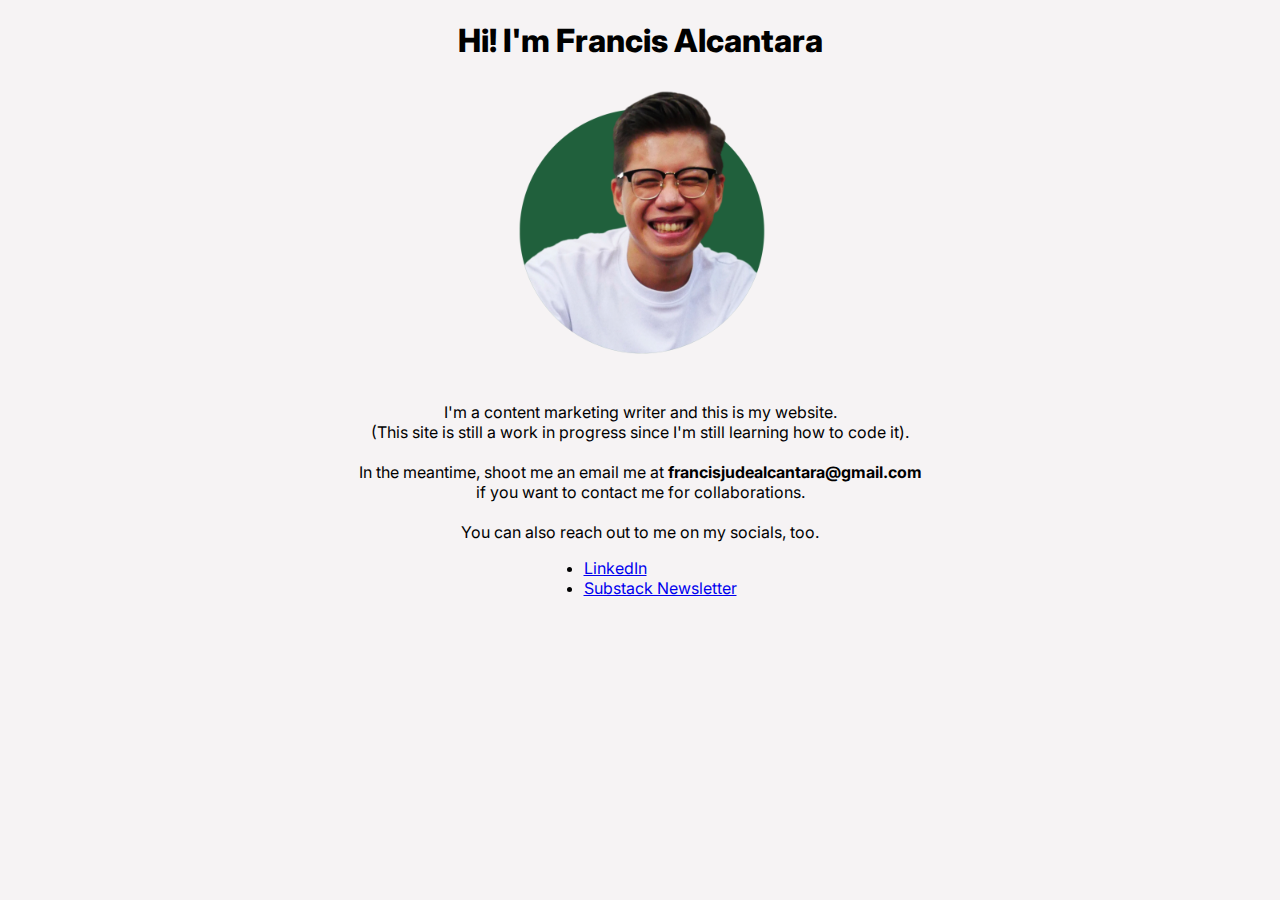
==== index.html @ 2a535f93 "Update index.html" ====
<!DOCTYPE html>
<html>
<head>
	<meta charset="utf-8">
	<meta name="viewport" content="width=device-width, initial-scale=1">
	<title>Freyncis</title>
		<link rel="preconnect" href="https://fonts.googleapis.com"> 
		<link rel="preconnect" href="https://fonts.gstatic.com" crossorigin> 
		<link href="https://fonts.googleapis.com/css2?family=Inter:wght@300;700;900&display=swap" rel="stylesheet">
	<link rel="stylesheet" type="text/css" href="styles/styles.css">
</head>

<body>
	<h1 class="heading" align="center">Hi! I'm Francis Alcantara</h1>
	<p class="paragraph" class="padding" align="center">
		<img src="images/freyncis-francis-alcantara.png" 
		width="300"
		height="300" 
		align="center" /> <br><br>
			I'm a content marketing writer and this is my website. <br>(This site is still a work in progress since I'm still learning how to code it).<br><br>

			In the meantime, shoot me an email me at <b>francisjudealcantara@gmail.com</b> <br>if you want to contact me for collaborations. <br><br> 

			You can also reach out to me on my socials, too.<br>

		<ul class="list">
			<li><a href="https://www.linkedin.com/in/freyncis/" target="_blank"> LinkedIn </a></li>
			<li><a href="https://freyncis.substack.com/" target="_blank"> Substack Newsletter </a></li>
		</ul>
	</p>
</body>
</html>
---- styles/styles.css ----
.heading {
	font-family:'Inter', sans-serif;;
	font-weight: 800 ;
}

.paragraph {
	font-family: 'Inter', sans-serif;; ;
}

.list {
	display: table;
	margin: 0 auto;    
	font-family: 'Inter', sans-serif;; ;
}

body {
	background-color: #F6F3F4;
}
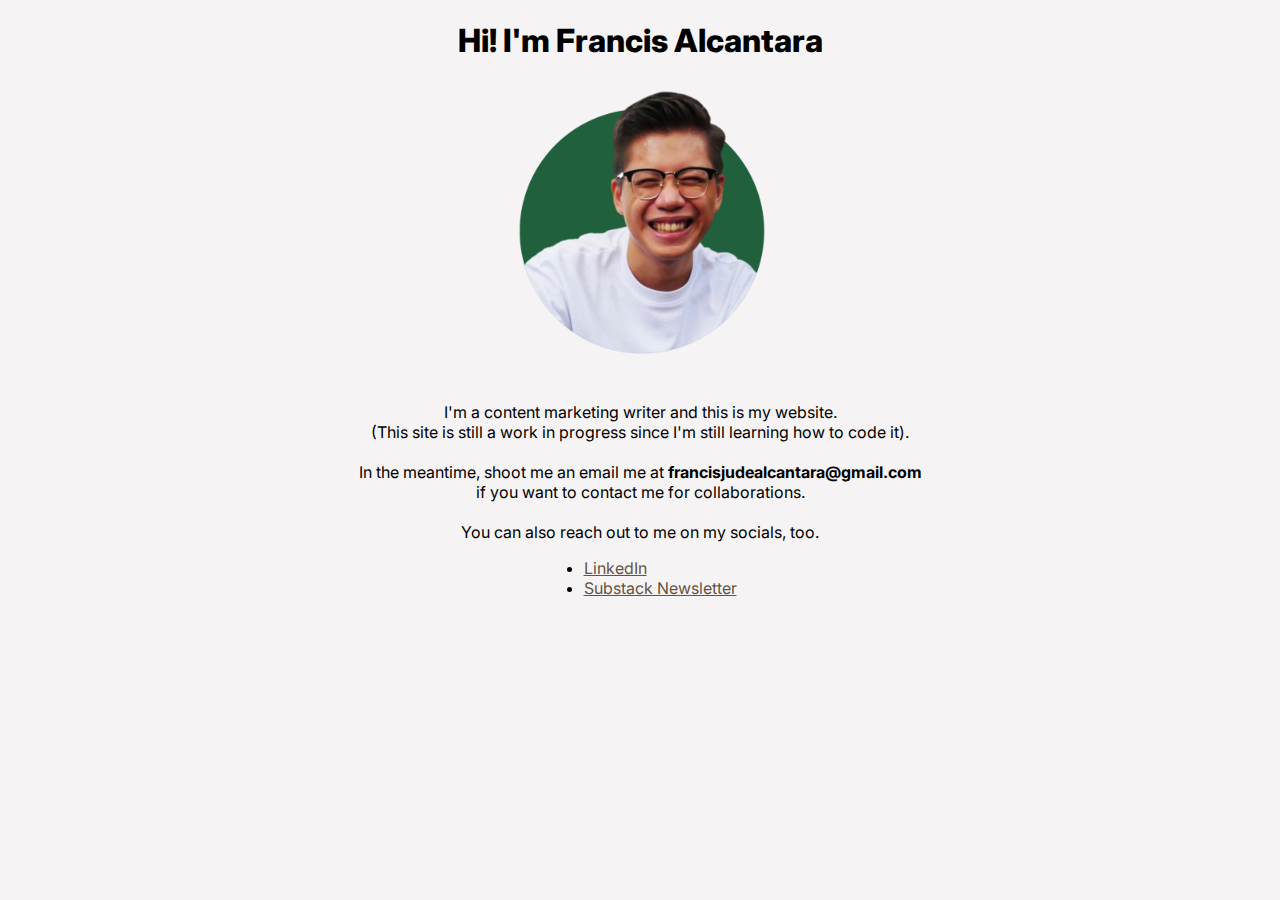
==== commit 3bcbeb85: "Update index.html" ====
--- a/index.html
+++ b/index.html
@@ -4,6 +4,7 @@
 	<meta charset="utf-8">
 	<meta name="viewport" content="width=device-width, initial-scale=1">
 	<title>Freyncis</title>
+		<link rel="shortcut icon type="image/png" href="images/freyncis-logo.png"
 		<link rel="preconnect" href="https://fonts.googleapis.com"> 
 		<link rel="preconnect" href="https://fonts.gstatic.com" crossorigin> 
 		<link href="https://fonts.googleapis.com/css2?family=Inter:wght@300;700;900&display=swap" rel="stylesheet">
--- a/styles/styles.css
+++ b/styles/styles.css
@@ -16,3 +16,15 @@
 body {
 	background-color: #F6F3F4;
 }
+
+a {
+	color: #655441;
+}
+
+a: hover {
+	color: #3C2323;
+}
+
+a: active {
+	color: #20603C;
+}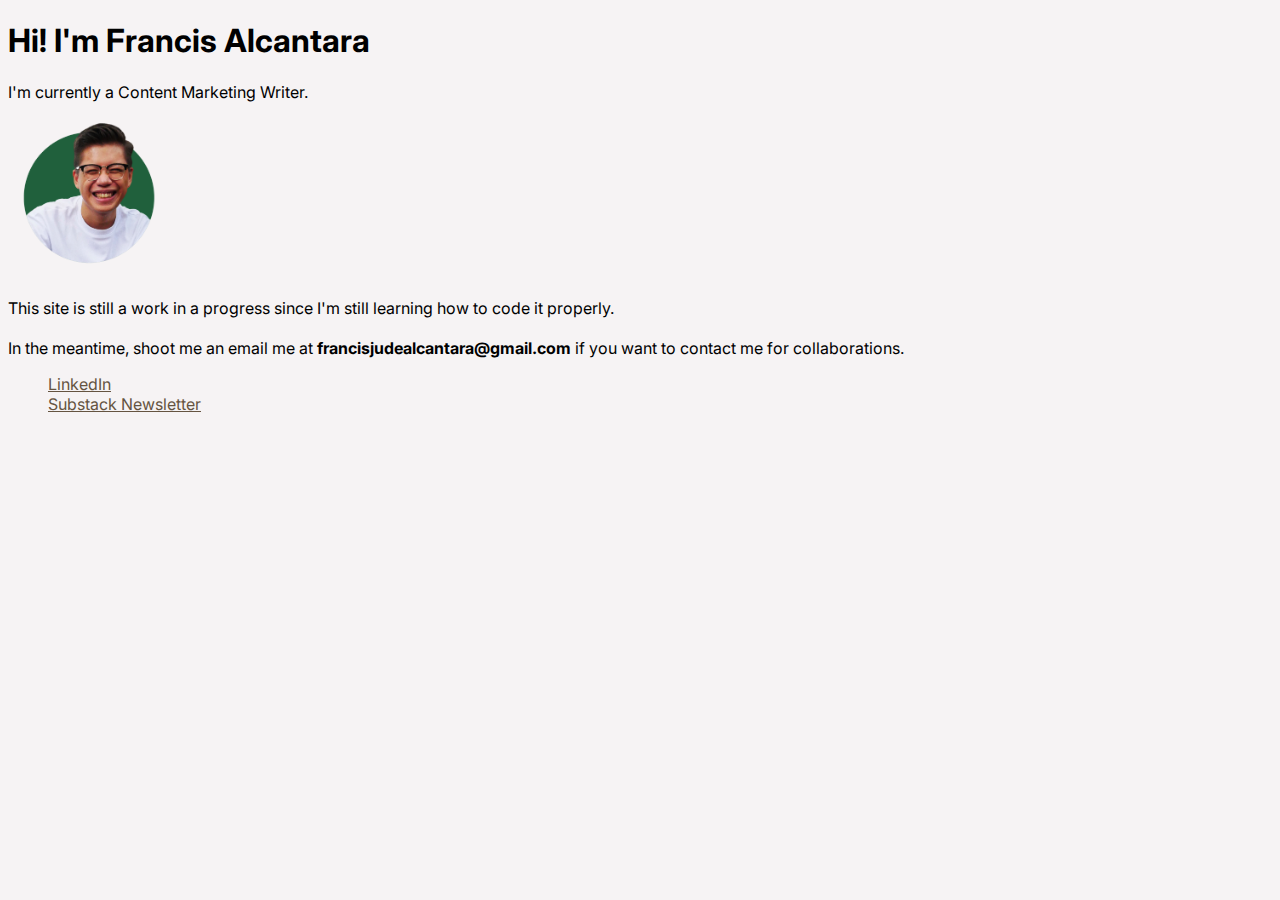
==== commit 9d361e28: "changes" ====
--- a/index.html
+++ b/index.html
@@ -4,30 +4,36 @@
 	<meta charset="utf-8">
 	<meta name="viewport" content="width=device-width, initial-scale=1">
 	<title>Freyncis</title>
-		<link rel="shortcut icon type="image/png" href="images/freyncis-logo.png"
+		<link rel="icon" type="image/x-icon" href="images/freyncis-logo.png">
 		<link rel="preconnect" href="https://fonts.googleapis.com"> 
 		<link rel="preconnect" href="https://fonts.gstatic.com" crossorigin> 
 		<link href="https://fonts.googleapis.com/css2?family=Inter:wght@300;700;900&display=swap" rel="stylesheet">
-	<link rel="stylesheet" type="text/css" href="styles/styles.css">
+	<link rel="stylesheet" href="styles/styles.css">
 </head>
 
 <body>
-	<h1 class="heading" align="center">Hi! I'm Francis Alcantara</h1>
-	<p class="paragraph" class="padding" align="center">
-		<img src="images/freyncis-francis-alcantara.png" 
-		width="300"
-		height="300" 
-		align="center" /> <br><br>
-			I'm a content marketing writer and this is my website. <br>(This site is still a work in progress since I'm still learning how to code it).<br><br>
+	<h1>Hi! I'm Francis Alcantara</h1>
+	<p>I'm currently a Content Marketing Writer.</p>
+	<div class="row">
+		<div class="column-1">
+			<!-- Photo -->
 
-			In the meantime, shoot me an email me at <b>francisjudealcantara@gmail.com</b> <br>if you want to contact me for collaborations. <br><br> 
+			<img src="images/freyncis-francis-alcantara.png" alt="Francis Alcantara" id="circle-image">
+		</div>
+		<div class="column-2">
+			<p>
+		This site is still a work in a progress since I'm still learning how to code it properly. <br><br>
 
-			You can also reach out to me on my socials, too.<br>
+			In the meantime, shoot me an email me at <b>francisjudealcantara@gmail.com</b> if
+			 you want to contact me for collaborations. 
+
+		</p>
 
 		<ul class="list">
 			<li><a href="https://www.linkedin.com/in/freyncis/" target="_blank"> LinkedIn </a></li>
 			<li><a href="https://freyncis.substack.com/" target="_blank"> Substack Newsletter </a></li>
 		</ul>
-	</p>
+		</div>
+	</div>	
 </body>
 </html>
--- a/styles/styles.css
+++ b/styles/styles.css
@@ -1,30 +1,50 @@
-.heading {
-	font-family:'Inter', sans-serif;;
-	font-weight: 800 ;
+body {
+	font-family: 'Inter', sans-serif;
+	background-color: #F6F3F4;
 }
 
-.paragraph {
-	font-family: 'Inter', sans-serif;; ;
+#head-part {
+	text-align: center;
 }
 
-.list {
-	display: table;
-	margin: 0 auto;    
-	font-family: 'Inter', sans-serif;; ;
+#circle-image {
+	max-inline-size: 10rem;
 }
 
-body {
-	background-color: #F6F3F4;
+* {
+	box-sizing:border-box;
 }
+
+.column {
+	float: left;
+	width: 50%;
+	background-color: aqua;
+	padding: 3rem;
+	height: 25rem;
+}
+
+.row::after {
+	content: "";
+	display: table;
+	clear: both;
+}
+
+ul {
+	list-style: none;
+}
+
+@media screen and (max-width: 35rem) {
+	.column {
+		width: 100%;
+	}
+}
+
+/* links */
 
 a {
 	color: #655441;
 }
 
-a: hover {
-	color: #3C2323;
-}
-
-a: active {
+a:hover {
 	color: #20603C;
 }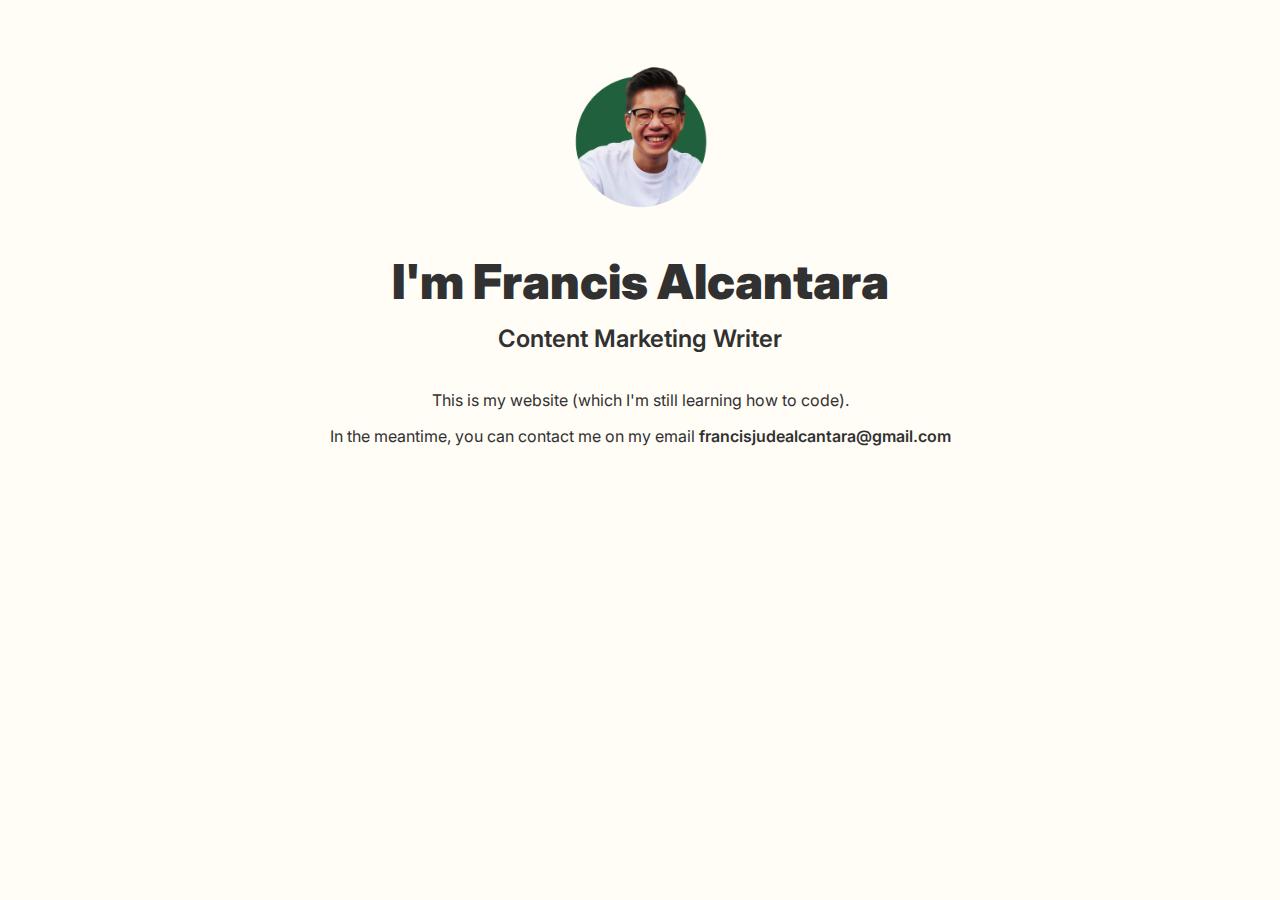
==== commit 67cacdf1: "New Index and Style" ====
--- a/index.html
+++ b/index.html
@@ -1,39 +1,30 @@
 <!DOCTYPE html>
 <html>
-<head>
-	<meta charset="utf-8">
-	<meta name="viewport" content="width=device-width, initial-scale=1">
-	<title>Freyncis</title>
-		<link rel="icon" type="image/x-icon" href="images/freyncis-logo.png">
-		<link rel="preconnect" href="https://fonts.googleapis.com"> 
-		<link rel="preconnect" href="https://fonts.gstatic.com" crossorigin> 
-		<link href="https://fonts.googleapis.com/css2?family=Inter:wght@300;700;900&display=swap" rel="stylesheet">
-	<link rel="stylesheet" href="styles/styles.css">
-</head>
+    <head>
+        <meta charset="utf-8">
+        <meta http-equiv="X-UA-Compatible" content="IE=edge">
+        <title>Freyncis</title>
+        <meta name="description" content="">
+        <link rel="preconnect" href="https://fonts.googleapis.com">
+        <link rel="preconnect" href="https://fonts.gstatic.com" crossorigin>
+        <link href="https://fonts.googleapis.com/css2?family=Inter:wght@400;600;900&display=swap" rel="stylesheet">        
+        <meta name="viewport" content="width=device-width, initial-scale=1">
+        <link rel="stylesheet" href="styles.css">
+    </head>
+    <header>
+        <div class="header-container">
+        <img src="/images/freyncis-francis-alcantara.png" id="header-img" alt="freyncis-header-photo">
+        </div>
+    </header>
+    <body>
+        <section class="hero-content">
+        <h1>I'm Francis Alcantara</h1>
+        <h2>Content Marketing Writer</h2>
+    </section>
+    <section id="site-description">
+        <p>This is my website (which I'm still learning how to code).</p>
+        <p>In the meantime, you can contact me on my email <b>francisjudealcantara@gmail.com</b></em></p>
+    </section>
 
-<body>
-	<h1>Hi! I'm Francis Alcantara</h1>
-	<p>I'm currently a Content Marketing Writer.</p>
-	<div class="row">
-		<div class="column-1">
-			<!-- Photo -->
-
-			<img src="images/freyncis-francis-alcantara.png" alt="Francis Alcantara" id="circle-image">
-		</div>
-		<div class="column-2">
-			<p>
-		This site is still a work in a progress since I'm still learning how to code it properly. <br><br>
-
-			In the meantime, shoot me an email me at <b>francisjudealcantara@gmail.com</b> if
-			 you want to contact me for collaborations. 
-
-		</p>
-
-		<ul class="list">
-			<li><a href="https://www.linkedin.com/in/freyncis/" target="_blank"> LinkedIn </a></li>
-			<li><a href="https://freyncis.substack.com/" target="_blank"> Substack Newsletter </a></li>
-		</ul>
-		</div>
-	</div>	
-</body>
-</html>
+    </body>
+</html>--- a/styles.css
+++ b/styles.css
@@ -0,0 +1,45 @@
+body {
+    font-family: 'Inter', sans-serif;
+    margin: 1rem;
+    padding: 1rem;
+    background-color: #FFFDF6;
+    color: rgb(49, 49, 49);
+}
+
+h1 {
+    font-weight: 900;
+    font-size: 3rem;
+    text-align: center;
+    padding: 0;
+    margin: 0;
+}
+
+h2 {
+    font-weight: 600;
+    text-align: center;
+    padding: 0 0 25 0;
+    padding: 0;
+    margin-top: 0.8rem;
+}
+
+b {
+    font-weight: 600;
+}
+
+#site-description {
+    text-align: center;
+    padding: 0;
+    margin-top: 2.3rem;
+}
+
+#header-img {
+    max-height: 10rem;
+    max-width: 10rem;
+}
+
+.header-container {
+    display: flex;
+    align-items: center;
+    justify-content: center;
+    margin: 30px;
+}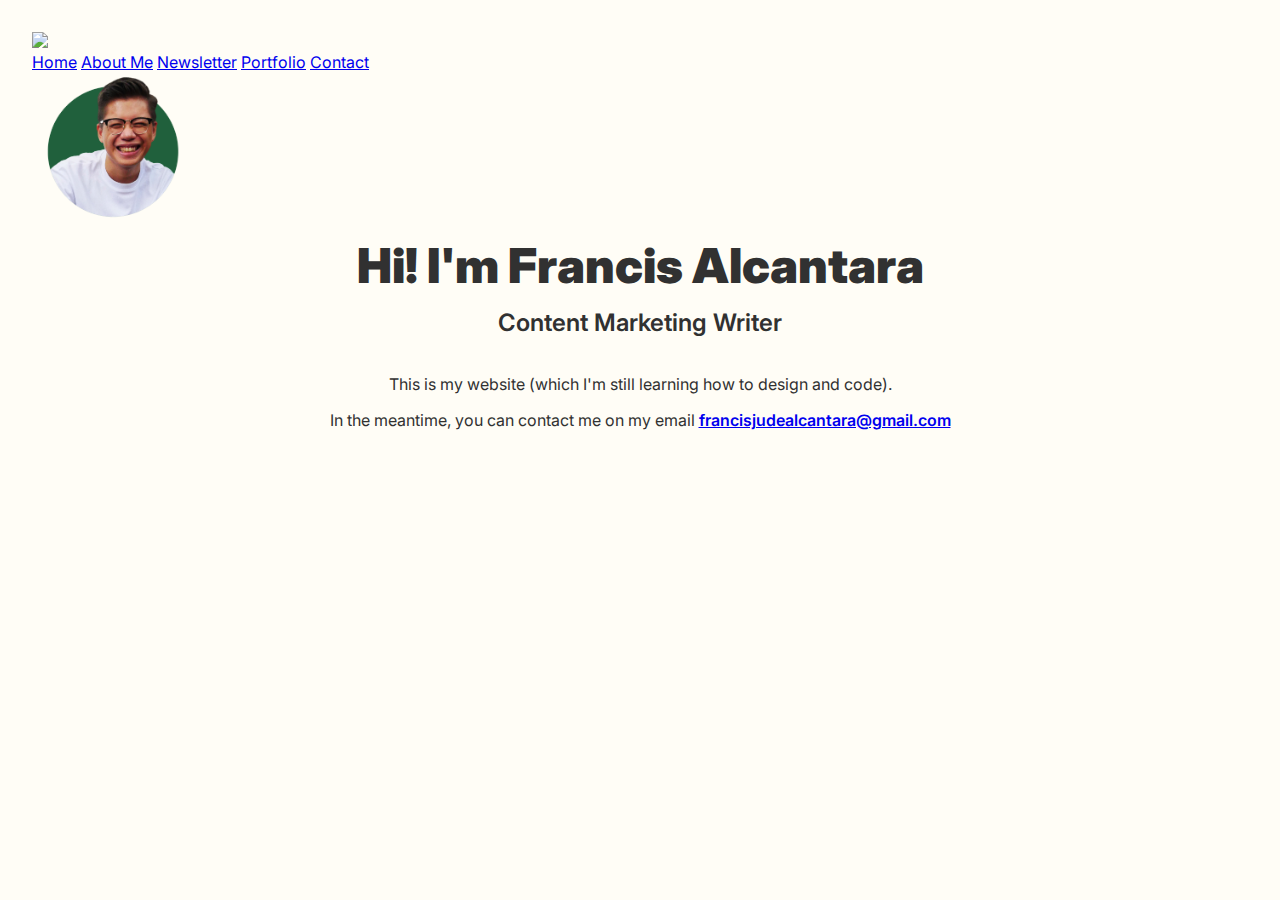
==== commit 2e5896c3: "Added nav bar and cleaned up the homepage look" ====
--- a/index.html
+++ b/index.html
@@ -12,19 +12,28 @@
         <link rel="stylesheet" href="styles.css">
     </head>
     <header>
-        <div class="header-container">
-        <img src="/images/freyncis-francis-alcantara.png" id="header-img" alt="freyncis-header-photo">
-        </div>
+        <a href="/index.html"><img src="/images/freyncis-header-logo.png" id="header-logo"></a>
+        <nav>
+            <a href="/index.html">Home</a>
+            <a href="/about.html">About Me</a>
+            <a href="https://freyncis.substack.com/">Newsletter</a>
+            <a href="Portfolio">Portfolio</a>
+            <a href="/contact.html">Contact</a>
+        </nav>
     </header>
+
+    <div class="hero-container">
+         <img src="/images/freyncis-francis-alcantara.png" id="header-img" alt="freyncis-header-photo">
+    </div>
     <body>
         <section class="hero-content">
-        <h1>I'm Francis Alcantara</h1>
+        <h1>Hi! I'm Francis Alcantara</h1>
         <h2>Content Marketing Writer</h2>
     </section>
     <section id="site-description">
-        <p>This is my website (which I'm still learning how to code).</p>
-        <p>In the meantime, you can contact me on my email <b>francisjudealcantara@gmail.com</b></em></p>
+        <p>This is my website (which I'm still learning how to design and code).</p>
+        <p>In the meantime, you can contact me on my email <a href="mailto:francisjudealcantara@gmail.com"><b>francisjudealcantara@gmail.com</b></a></p>
     </section>
 
     </body>
-</html>+</html>
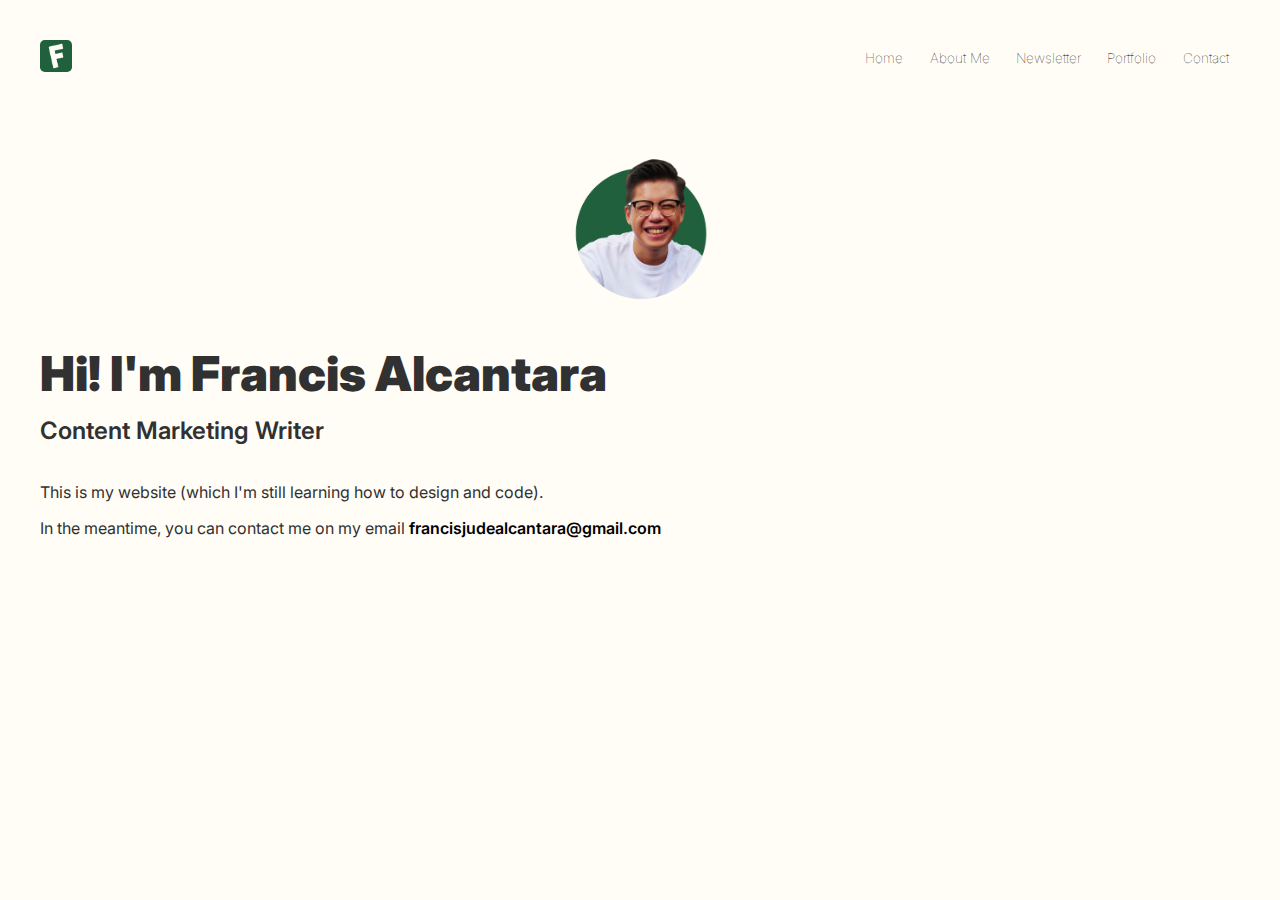
==== commit 0d258f47: "Linked to /styles" ====
--- a/index.html
+++ b/index.html
@@ -9,7 +9,7 @@
         <link rel="preconnect" href="https://fonts.gstatic.com" crossorigin>
         <link href="https://fonts.googleapis.com/css2?family=Inter:wght@400;600;900&display=swap" rel="stylesheet">        
         <meta name="viewport" content="width=device-width, initial-scale=1">
-        <link rel="stylesheet" href="styles.css">
+        <link rel="stylesheet" href="/styles/styles.css">
     </head>
     <header>
         <a href="/index.html"><img src="/images/freyncis-header-logo.png" id="header-logo"></a>
--- a/styles/styles.css
+++ b/styles/styles.css
@@ -0,0 +1,102 @@
+body {
+    font-family: 'Inter', sans-serif;
+    margin: 2.5rem;
+    background-color: #FFFDF6;
+    color: rgb(49, 49, 49);
+}
+
+.text-area {
+    max-width: 40vw;
+    min-width: 10vw;
+    margin: 0 auto 0 auto;
+}
+
+.text-container {
+    width: 100%;
+    line-height: 1.5rem;
+    padding-top: .8rem;
+}
+
+#header-logo {
+    width: 2rem;
+    height: 2rem;
+    border-radius: 0.3rem;
+}
+
+header {
+    display: flex;
+    height: 100%;
+    width: 100%;
+    align-items: center;
+    justify-content: space-between;
+}
+
+.line-under-top-heading {
+    width: 4rem;
+}
+
+nav {
+    font-size: 0.85rem;
+}
+
+nav a {
+    margin: .7rem;
+    margin-bottom: 4px;
+}
+
+a:hover {
+    border-bottom: 1px solid black;
+    color: #20603C;
+}
+
+.splitter {
+    display: flex;
+    justify-content: center;
+    align-items: center;
+    max-width: 3rem;
+    background-color: black
+}
+
+a {
+    text-decoration: none;
+    color: black;
+    font-weight: 100;
+}
+
+
+h1 {
+    font-weight: 900;
+    font-size: 3rem;
+    padding: 0;
+    margin: 0;
+}
+
+
+h2 {
+    font-weight: 600;
+    padding: 0 0 25 0;
+    padding: 0;
+    margin-top: 0.8rem;
+}
+
+b {
+    font-weight: 600;
+}
+
+#site-description {
+    padding: 0;
+    margin-top: 2.3rem;
+}
+
+#header-img {
+    max-height: 10rem;
+    max-width: 10rem;
+}
+
+.hero-container {
+    display: flex;
+    align-items: center;
+    justify-content: center;
+    margin: 30px;
+    padding-top: 3rem;
+}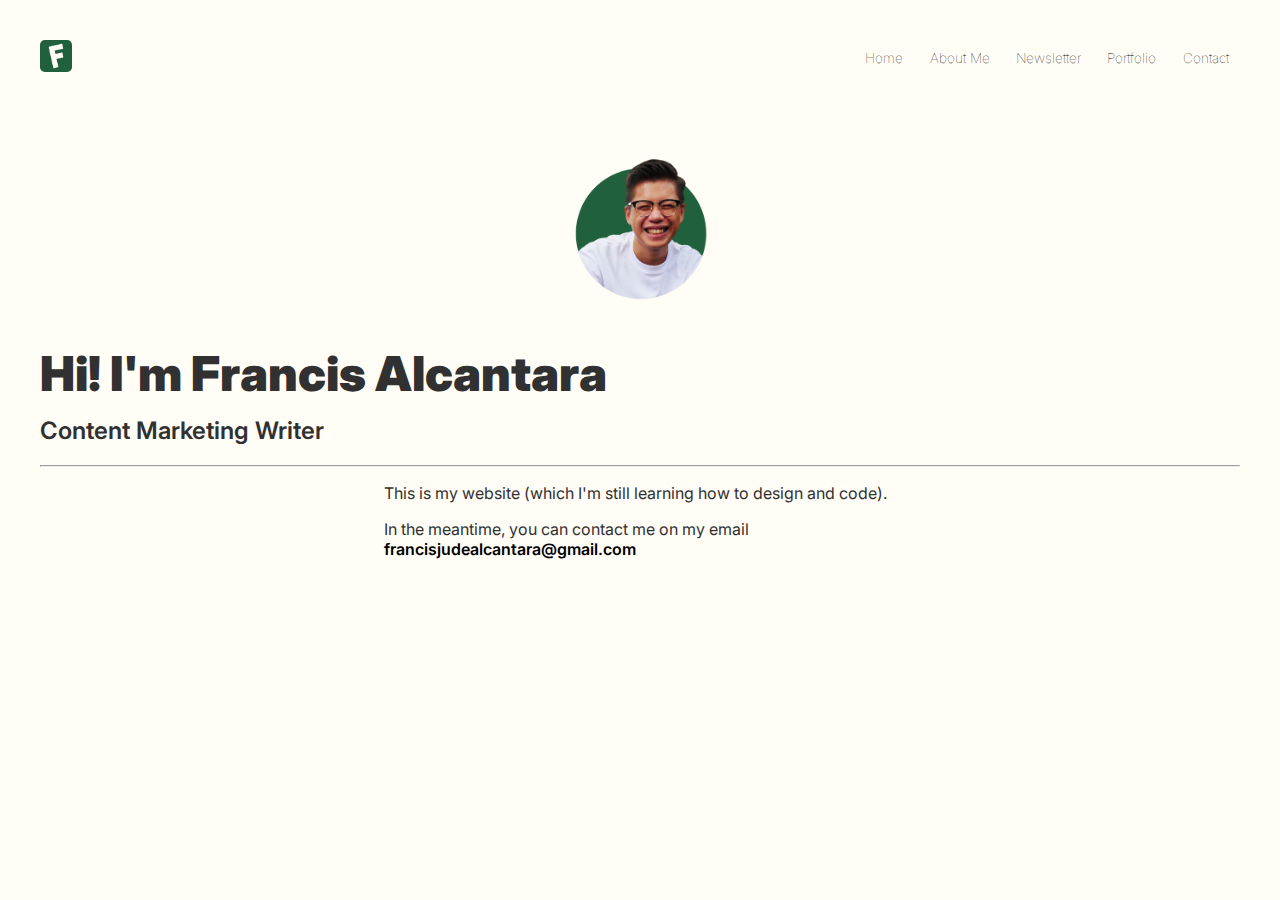
==== commit 8e630227: "Added home-heading and home-hr ID" ====
--- a/index.html
+++ b/index.html
@@ -9,7 +9,7 @@
         <link rel="preconnect" href="https://fonts.gstatic.com" crossorigin>
         <link href="https://fonts.googleapis.com/css2?family=Inter:wght@400;600;900&display=swap" rel="stylesheet">        
         <meta name="viewport" content="width=device-width, initial-scale=1">
-        <link rel="stylesheet" href="/styles/styles.css">
+        <link rel="stylesheet" href="styles/styles.css">
     </head>
     <header>
         <a href="/index.html"><img src="/images/freyncis-header-logo.png" id="header-logo"></a>
@@ -21,16 +21,16 @@
             <a href="/contact.html">Contact</a>
         </nav>
     </header>
-
     <div class="hero-container">
          <img src="/images/freyncis-francis-alcantara.png" id="header-img" alt="freyncis-header-photo">
     </div>
     <body>
-        <section class="hero-content">
+    <section id="home-heading">
         <h1>Hi! I'm Francis Alcantara</h1>
         <h2>Content Marketing Writer</h2>
     </section>
-    <section id="site-description">
+    <hr id="home-hr">
+    <section class="text-area">
         <p>This is my website (which I'm still learning how to design and code).</p>
         <p>In the meantime, you can contact me on my email <a href="mailto:francisjudealcantara@gmail.com"><b>francisjudealcantara@gmail.com</b></a></p>
     </section>
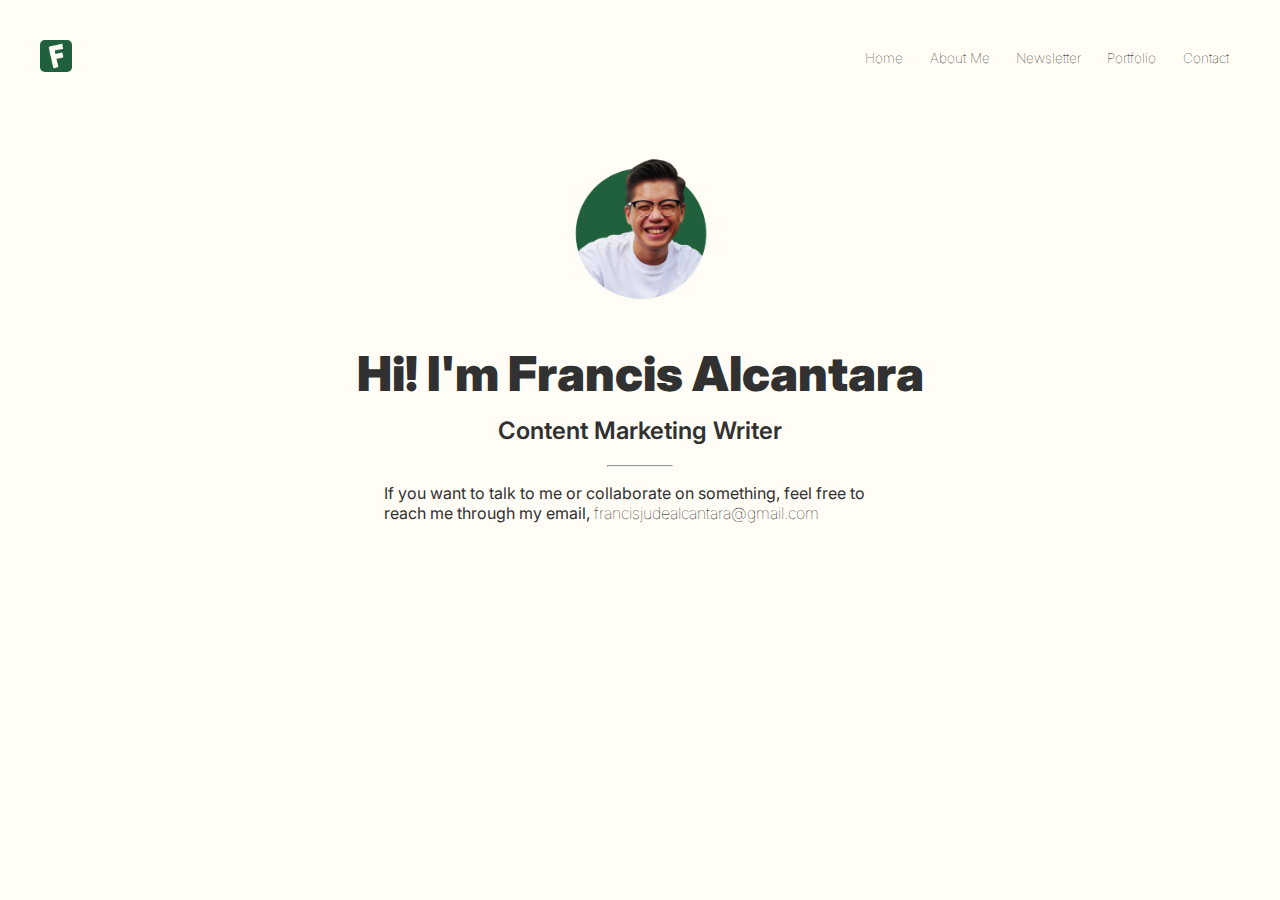
==== commit e2bf3222: "Update index.html" ====
--- a/index.html
+++ b/index.html
@@ -12,12 +12,14 @@
         <link rel="stylesheet" href="styles/styles.css">
     </head>
     <header>
+        <div id="logo-container">
         <a href="/index.html"><img src="/images/freyncis-header-logo.png" id="header-logo"></a>
+        </div>
         <nav>
             <a href="/index.html">Home</a>
             <a href="/about.html">About Me</a>
             <a href="https://freyncis.substack.com/">Newsletter</a>
-            <a href="Portfolio">Portfolio</a>
+            <a href="/portfolio.html">Portfolio</a>
             <a href="/contact.html">Contact</a>
         </nav>
     </header>
@@ -31,9 +33,7 @@
     </section>
     <hr id="home-hr">
     <section class="text-area">
-        <p>This is my website (which I'm still learning how to design and code).</p>
-        <p>In the meantime, you can contact me on my email <a href="mailto:francisjudealcantara@gmail.com"><b>francisjudealcantara@gmail.com</b></a></p>
+        <p>If you want to talk to me or collaborate on something, feel free to reach me through my email, <a href="mailto:francisjudealcantara@gmail.com">francisjudealcantara@gmail.com</a></p>
     </section>
-
     </body>
 </html>
--- a/styles/styles.css
+++ b/styles/styles.css
@@ -99,4 +99,14 @@
     justify-content: center;
     margin: 30px;
     padding-top: 3rem;
-}+}
+
+#home-heading {
+    margin: 0 3rem 0 3rem;
+    text-align: center;
+    
+}
+
+#home-hr {
+    width: 4rem;
+}
